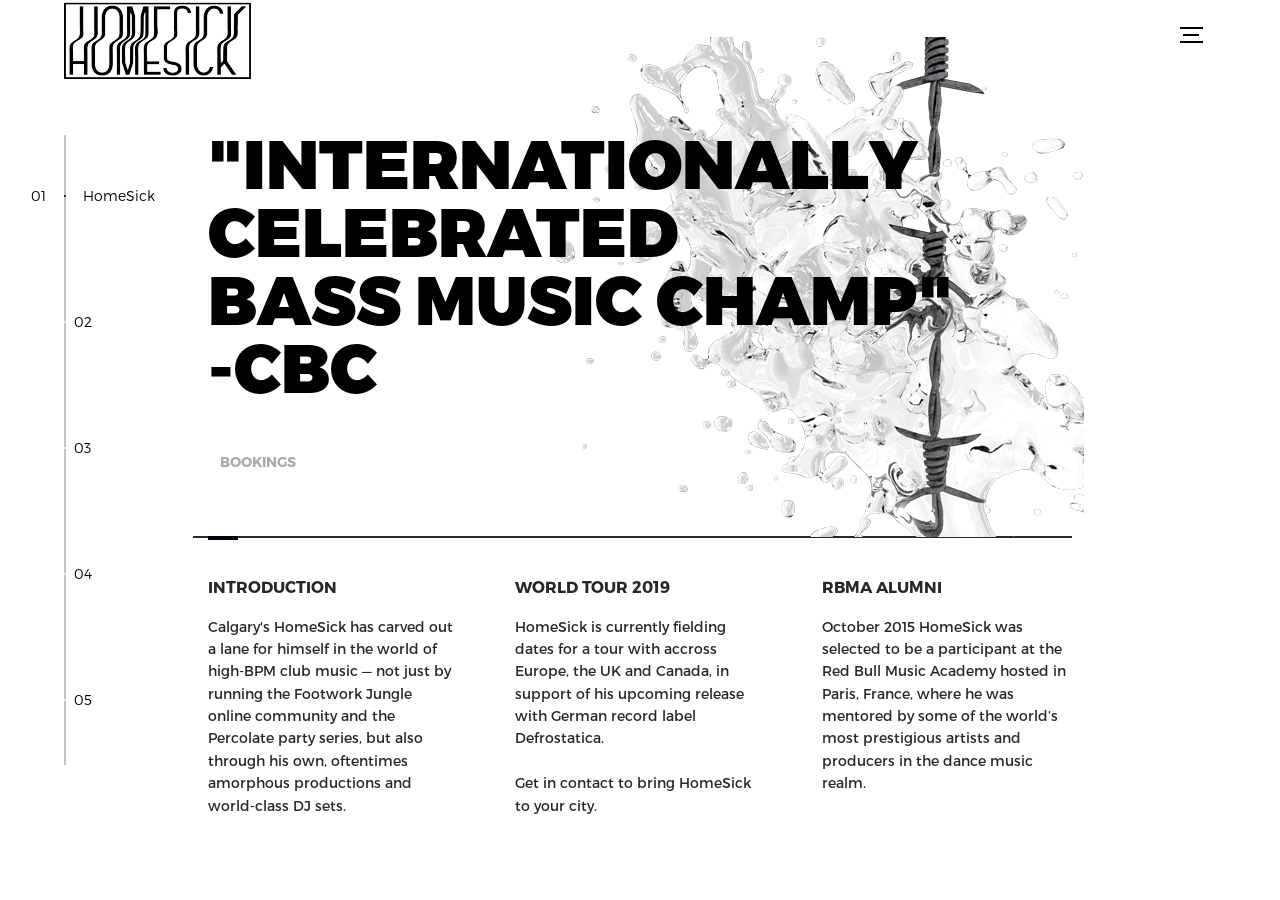
==== index1.html @ dde52dc3 "please work please" ====
<!DOCTYPE html>
<html lang="en">
<head>
  <title>HOMESICK89</title>
  <meta charset="utf-8">
  <meta name="viewport" content="width=device-width, initial-scale=1">
  <meta http-equiv="X-UA-Compatible" content="IE=edge">
  <meta name="description" content="HTML5 website template">
  <meta name="keywords" content="global, template, html, sass, jquery">
  <meta name="author" content="Bucky Maler">
  <link rel="stylesheet" href="assets/css/main.css">
</head>

<body>

<!-- notification for small viewports and landscape oriented smartphones -->
<div class="device-notification">
  <a class="device-notification--logo" href="#0">
    <img src="assets/img/logo.png" alt="HomeSick">
  
  </a>
  <p class="device-notification--message">Please move to a larger screen.</p>
</div>

<div class="perspective effect-rotate-left">
  <div class="container"><div class="outer-nav--return"></div>
    <div id="viewport" class="l-viewport">
      <div class="l-wrapper">
        <header class="header">
          <a class="header--logo" href="#0">
            <img src="assets/img/logo.png" alt="Global">
          
          </a>
          <button class="header--cta cta">Bookings</button>
          <div class="header--nav-toggle">
            <span></span>
          </div>
        </header>
        <nav class="l-side-nav">
          <ul class="side-nav">
            <li class="is-active"><span>HomeSick</span></li>
            <li><span>Releases</span></li>
            <li><span>Press</span></li>
            <li><span>Listen</span></li>
            <li><span>Bookings</span></li>
          </ul>
        </nav>
        <ul class="l-main-content main-content">
          <li class="l-section section section--is-active">
            <div class="intro">
              <div class="intro--banner">
                <h1>"INTERNATIONALLY CELEBRATED<br>BASS MUSIC CHAMP"<br> -CBC</h1>
                <button class="cta">Bookings
                  <svg version="1.1" id="Layer_1" xmlns="http://www.w3.org/2000/svg" xmlns:xlink="http://www.w3.org/1999/xlink" x="0px" y="0px" viewBox="0 0 150 118" style="enable-background:new 0 0 150 118;" xml:space="preserve">
                  <g transform="translate(0.000000,118.000000) scale(0.100000,-0.100000)">
                    <path d="M870,1167c-34-17-55-57-46-90c3-15,81-100,194-211l187-185l-565-1c-431,0-571-3-590-13c-55-28-64-94-18-137c21-20,33-20,597-20h575l-192-193C800,103,794,94,849,39c20-20,39-29,61-29c28,0,63,30,298,262c147,144,272,271,279,282c30,51,23,60-219,304C947,1180,926,1196,870,1167z"/>
                  </g>
                  </svg>
                  <span class="btn-background"></span>
                </button>
                <img src="assets/img/introduction-visual.png" alt="Welcome">
              </div>
              <div class="intro--options">
                <a href="#0">
                  <h3>INTRODUCTION</h3>
                  <p>Calgary's HomeSick has carved out a lane for himself in the world of high-BPM club music — not just by running the Footwork Jungle online community and the Percolate party series, but also through his own, oftentimes amorphous productions and world-class DJ sets.</p>
                </a>
                <a href="#0">
                  <h3>WORLD TOUR 2019</h3>
                   <p>HomeSick is currently fielding dates for a tour with accross Europe, the UK and Canada, in support of his upcoming release with German record label Defrostatica. <br><br>Get in contact to bring HomeSick to your city.</p>
                </a>
                <a href="#0">
                  <h3>RBMA ALUMNI</h3>
                  <p>October 2015 HomeSick was selected to be a participant at the Red Bull Music Academy hosted in Paris, France, where he was mentored by some of the world’s most prestigious artists and producers in the dance music realm.</p>
                </a>
              </div>
            </div>
          </li>
          <li class="l-section section">
            <div class="work">
              <h2>Releases</h2>
              <div class="work--lockup">
                <ul class="slider">
                  <li class="slider--item slider--item-left">
                    <a href="https://soundcloud.com/foreverhomesick/sets/inside-looking-out" target="_blank">
                      <div class="slider--item-image">
                        <img src="assets/img/work-inside.jpg" alt="Inside Looking Out">
                      </div>
                      <p class="slider--item-title">INSIDE LOOKING OUT (2018)</p>
                      <p class="slider--item-description">2 powerful club tools self-released as a taste of what's to come in 2019.</p>
                    </a>
                  </li>
                  <li class="slider--item slider--item-center">
                   
                      <div class="slider--item-image">
                        <img src="assets/img/work-burnout.jpg" alt="Burnout 2099">
                      </div>
                      <p class="slider--item-title">BURNOUT 2099 (FEBRUARY 2019)</p>
                      <p class="slider--item-description">Debut 12" vinyl record on Germany's Defrostatica Records.</p>
                    
                  </li>
                  <li class="slider--item slider--item-right">
                    <a href="https://fanlink.to/33a" target="_blank">
                      <div class="slider--item-image">
                        <img src="assets/img/work-walk.jpg" alt="Walk">
                      </div>
                      <p class="slider--item-title">WALK (2018)</p>
                      <p class="slider--item-description">A rare dive into the slower side of club music, Walk utlizes pumping synths and strong breaks.</p>
                    </a>
                  </li>
                </ul>
                <div class="slider--prev">
                  <svg version="1.1" id="Layer_1" xmlns="http://www.w3.org/2000/svg" xmlns:xlink="http://www.w3.org/1999/xlink" x="0px" y="0px"
                  viewBox="0 0 150 118" style="enable-background:new 0 0 150 118;" xml:space="preserve">
                  <g transform="translate(0.000000,118.000000) scale(0.100000,-0.100000)">
                    <path d="M561,1169C525,1155,10,640,3,612c-3-13,1-36,8-52c8-15,134-145,281-289C527,41,562,10,590,10c22,0,41,9,61,29
                    c55,55,49,64-163,278L296,510h575c564,0,576,0,597,20c46,43,37,109-18,137c-19,10-159,13-590,13l-565,1l182,180
                    c101,99,187,188,193,199c16,30,12,57-12,84C631,1174,595,1183,561,1169z"/>
                  </g>
                  </svg>
                </div>
                <div class="slider--next">
                  <svg version="1.1" id="Layer_1" xmlns="http://www.w3.org/2000/svg" xmlns:xlink="http://www.w3.org/1999/xlink" x="0px" y="0px" viewBox="0 0 150 118" style="enable-background:new 0 0 150 118;" xml:space="preserve">
                  <g transform="translate(0.000000,118.000000) scale(0.100000,-0.100000)">
                    <path d="M870,1167c-34-17-55-57-46-90c3-15,81-100,194-211l187-185l-565-1c-431,0-571-3-590-13c-55-28-64-94-18-137c21-20,33-20,597-20h575l-192-193C800,103,794,94,849,39c20-20,39-29,61-29c28,0,63,30,298,262c147,144,272,271,279,282c30,51,23,60-219,304C947,1180,926,1196,870,1167z"/>
                  </g>
                  </svg>
                </div>
              </div>
            </div>
          </li>
          <li class="l-section section">
            <div class="about">
              <div class="about--banner">
                <h2>"THE CANADIAN<br>PRODUCER PUTTING<br>THE DIRT BACK<br>INTO BREAKBEAT"<br>-Sónar Music Festival</h2>
                <a href="#0">Press
                  <span>
                    <svg version="1.1" id="Layer_1" xmlns="http://www.w3.org/2000/svg" xmlns:xlink="http://www.w3.org/1999/xlink" x="0px" y="0px" viewBox="0 0 150 118" style="enable-background:new 0 0 150 118;" xml:space="preserve">
                    <g transform="translate(0.000000,118.000000) scale(0.100000,-0.100000)">
                      <path d="M870,1167c-34-17-55-57-46-90c3-15,81-100,194-211l187-185l-565-1c-431,0-571-3-590-13c-55-28-64-94-18-137c21-20,33-20,597-20h575l-192-193C800,103,794,94,849,39c20-20,39-29,61-29c28,0,63,30,298,262c147,144,272,271,279,282c30,51,23,60-219,304C947,1180,926,1196,870,1167z"/>
                    </g>
                    </svg>
                  </span>
                </a>
                <img src="assets/img/about-visual.png" alt="About Us">
              </div>
              <div class="about--options">
                <a href="https://sonar.es/en/2016/artists/homesick" target="_blank">
                  <h3>Sónar</h3>
                </a>
                <a href="https://nmc.ca/cbysk-homesick/" target="_blank">
                  <h3>NMC</h3>
                </a>
                <a href="https://nesthq.com/homesick-dont-look-in-the-trunk-premiere/" target="_blank">
                  <h3>Nest HQ</h3>
                </a>
              </div>
            </div>
          </li>
          <li class="l-section section">
            <div class="contact">
              <div class="contact--lockup">
                <div class="modal">
                <iframe width="100%" height="450" scrolling="no" frameborder="no" allow="autoplay" src="https://w.soundcloud.com/player/?url=https%3A//api.soundcloud.com/playlists/328503597&amp;color=%2350504c&amp;auto_play=false&amp;hide_related=false&amp;show_comments=true&amp;show_user=true&amp;show_reposts=false&amp;show_teaser=true"></iframe>

                </div>
              </div>
            </div>
          </li>
          <li class="l-section section">
            <div class="hire">
              <h2>Bookings</h2>
              <a>Please include your contact info</a>
              <!-- checkout formspree.io for easy form setup -->
               <form action="https://formspree.io/info@homesick89.com"
                 method="POST">
                <h1>name</h1><input type="text" name="name">
                <h1>email</h1><input type="email" name="_replyto">
                <input type="submit" value="Send">
            </form> 
            </div>
          </li>
        </ul>
      </div>
    </div>
  </div>
  <ul class="outer-nav">
    <li class="is-active">Home</li>
    <li>Releases</li>
    <li>Press</li>
    <li>Listen</li>
    <li>Bookings</li>
  </ul>
</div>

<script src="https://ajax.googleapis.com/ajax/libs/jquery/2.2.4/jquery.min.js"></script>
<script>window.jQuery || document.write('<script src="assets/js/vendor/jquery-2.2.4.min.js"><\/script>')</script>
<script src="assets/js/functions-min.js"></script>

</body>
</html>
---- assets/css/main.css ----
@font-face {
    font-family: 'Montserrat';
    src: url("fonts/Montserrat-Black.eot");
    src: local("☺"), url("fonts/Montserrat-Black.woff") format("woff"), url("fonts/Montserrat-Black.ttf") format("truetype"), url("fonts/Montserrat-Black.svg") format("svg");
    font-weight: 900;
    font-style: normal;
}
@font-face {
    font-family: 'Montserrat';
    src: url("fonts/Montserrat-Bold.eot");
    src: local("☺"), url("fonts/Montserrat-Bold.woff") format("woff"), url("fonts/Montserrat-Bold.ttf") format("truetype"), url("fonts/Montserrat-Bold.svg") format("svg");
    font-weight: 700;
    font-style: normal;
}
@font-face {
    font-family: 'Montserrat';
    src: url("fonts/Montserrat-Regular.eot");
    src: local("☺"), url("fonts/Montserrat-Regular.woff") format("woff"), url("fonts/Montserrat-Regular.ttf") format("truetype"), url("fonts/Montserrat-Regular.svg") format("svg");
    font-weight: 400;
    font-style: normal;
}
@font-face {
    font-family: 'Montserrat';
    src: url("fonts/Montserrat-Light.eot");
    src: local("☺"), url("fonts/Montserrat-Light.woff") format("woff"), url("fonts/Montserrat-Light.ttf") format("truetype"), url("fonts/Montserrat-Light.svg") format("svg");
    font-weight: 300;
    font-style: normal;
}
/*! normalize.css v3.0.2 | MIT License | git.io/normalize */html {
    font-family: sans-serif;
    -ms-text-size-adjust: 100%;
    -webkit-text-size-adjust: 100%}
body {
    margin: 0;
}
article, aside, details, figcaption, figure, footer, header, hgroup, main, menu, nav, section, summary {
    display: block;
}
audio, canvas, progress, video {
    display: inline-block;
    vertical-align: baseline;
}
audio:not([controls]) {
    display: none;
    height: 0;
}
[hidden], template {
    display: none;
}
a {
    background-color: transparent;
}
a:active, a:hover {
    outline: 0;
}
abbr[title] {
    border-bottom: 1px dotted;
}
b, strong {
    font-weight: bold;
}
dfn {
    font-style: italic;
}
h1 {
    font-size: 2em;
    margin: 0.67em 0;
}
mark {
    background: #ff0;
    color: #000;
}
small {
    font-size: 80%}
sub, sup {
    font-size: 75%;
    line-height: 0;
    position: relative;
    vertical-align: baseline;
}
sup {
    top: -0.5em;
}
sub {
    bottom: -0.25em;
}
img {
    border: 0;
}
svg:not(:root) {
    overflow: hidden;
}
figure {
    margin: 1em 40px;
}
hr {
    box-sizing: content-box;
    height: 0;
}
pre {
    overflow: auto;
}
code, kbd, pre, samp {
    font-family: monospace,  monospace;
    font-size: 1em;
}
button, input, optgroup, select, textarea {
    color: #aaa;
    font: inherit;
    margin: 0;
}
button {
    overflow: visible;
}
button, select {
    text-transform: none;
}
button, html input[type="button"], input[type="reset"], input[type="submit"] {
    -webkit-appearance: button;
    cursor: pointer;
}
button[disabled], html input[disabled] {
    cursor: default;
}
button::-moz-focus-inner, input::-moz-focus-inner {
    border: 0;
    padding: 0;
}
input {
    line-height: normal;
}
input[type="checkbox"], input[type="radio"] {
    box-sizing: border-box;
    padding: 0;
}
input[type="number"]::-webkit-inner-spin-button, input[type="number"]::-webkit-outer-spin-button {
    height: auto;
}
input[type="search"] {
    -webkit-appearance: textfield;
    box-sizing: content-box;
}
input[type="search"]::-webkit-search-cancel-button, input[type="search"]::-webkit-search-decoration {
    -webkit-appearance: none;
}
fieldset {
    border: 1px solid #c0c0c0;
    margin: 0 2px;
    padding: 0.35em 0.625em 0.75em;
}
legend {
    border: 0;
    padding: 0;
}
textarea {
    overflow: auto;
}
optgroup {
    font-weight: bold;
}
table {
    border-collapse: collapse;
    border-spacing: 0;
}
td, th {
    padding: 0;
}
::-moz-selection {
    background: #FFF498;
}
::selection {
    background: #FFF498;
}
::-moz-selection {
    background: #FFF498;
}
img::-moz-selection {
    background: transparent;
}
img::selection {
    background: transparent;
}
img::-moz-selection {
    background: transparent;
}
body {
    -webkit-tap-highlight-color: #FFF498;
}
body {
    background-color: #0000000;
    font-size: 14px;
    line-height: 1.6;
    font-family: "Montserrat", sans-serif;
    color: #000;
    -webkit-font-smoothing: antialiased;
    -webkit-text-size-adjust: 100%}
.l-viewport {
    position: relative;
    width: 100%;
    height: 100vh;
    box-shadow: 0 0 45px 5px rgba(0, 0, 0, 0.85);
    overflow: hidden;
}
.l-wrapper {
    position: relative;
    width: 1440px;
    max-width: 90%;
    height: 100%;
    margin: 0 auto;
}
.l-side-nav {
    position: absolute;
    left: 0;
    display: -webkit-box;
    display: -webkit-flex;
    display: -ms-flexbox;
    display: flex;
    height: 100%;
    -webkit-box-align: center;
    -webkit-align-items: center;
    -ms-flex-align: center;
    align-items: center;
}
.l-side-nav::before {
    content: "";
    position: absolute;
    top: 50%;
    left: 0;
    -webkit-transform: translateY(-50%);
    transform: translateY(-50%);
    width: 2px;
    height: 70%;
    max-height: 750px;
    background-color: #555;
    opacity: .35;
    z-index: 10;
}
@media (max-width: 1180px) {
    .l-side-nav {
    display: none;
}
}.l-main-content {
    position: relative;
    width: 100%;
    height: 100%;
    margin: 0;
    padding: 0;
    list-style: none;
}
.l-section {
    position: absolute;
    width: 100%;
    height: 100%}
.device-notification {
    display: none;
    position: fixed;
    top: 0;
    left: 0;
    width: 100%;
    height: 100%;
    -webkit-box-orient: vertical;
    -webkit-box-direction: normal;
    -webkit-flex-direction: column;
    -ms-flex-direction: column;
    flex-direction: column;
    -webkit-box-align: center;
    -webkit-align-items: center;
    -ms-flex-align: center;
    -ms-grid-row-align: center;
    align-items: center;
    -webkit-box-pack: center;
    -webkit-justify-content: center;
    -ms-flex-pack: center;
    justify-content: center;
    background-color: #0c0c0c;
    z-index: 12;
}
.device-notification--logo {
    display: -webkit-box;
    display: -webkit-flex;
    display: -ms-flexbox;
    display: flex;
    -webkit-box-align: center;
    -webkit-align-items: center;
    -ms-flex-align: center;
    align-items: center;
    text-decoration: none;
    color: #fff;
}
.device-notification--logo p {
    margin: 0 0 0 10px;
    font-size: 16px;
    font-weight: 700;
    text-transform: uppercase;
}
.device-notification--message {
    width: 70%;
    margin: 30px 0 0 0;
    font-weight: 700;
    text-align: center;
}
@media (max-width: 767px) and (min-width: 601px) and (max-height: 680px) {
    .device-notification {
    display: -webkit-box;
    display: -webkit-flex;
    display: -ms-flexbox;
    display: flex;
}
}@media (max-width: 600px) and (min-width: 480px) and (max-height: 580px) {
    .device-notification {
    display: -webkit-box;
    display: -webkit-flex;
    display: -ms-flexbox;
    display: flex;
}
}@media (max-width: 736px) and (min-width: 360px) and (orientation: landscape) {
    .device-notification {
    display: -webkit-box;
    display: -webkit-flex;
    display: -ms-flexbox;
    display: flex;
}
}@media(max-width: 359px) {
    .device-notification {
    display: -webkit-box;
    display: -webkit-flex;
    display: -ms-flexbox;
    display: flex;
}
}.section {
    opacity: 0;
    visibility: hidden;
    -webkit-transition: opacity .4s ease-in-out, visibility 0s .4s;
    transition: opacity .4s ease-in-out, visibility 0s .4s;
}
.section--is-active {
    opacity: 1;
    visibility: visible;
    z-index: 1;
    -webkit-transition: opacity .4s ease-in-out .4s;
    transition: opacity .4s ease-in-out .4s;
}
.section--next {
    -webkit-transform: translateY(-45px);
    transform: translateY(-45px);
    -webkit-transition: -webkit-transform .4s ease-in-out;
    transition: -webkit-transform .4s ease-in-out;
    transition: transform .4s ease-in-out;
    transition: transform .4s ease-in-out,  -webkit-transform .4s ease-in-out;
}
.section--prev {
    -webkit-transform: translateY(45px);
    transform: translateY(45px);
    -webkit-transition: -webkit-transform .4s ease-in-out;
    transition: -webkit-transform .4s ease-in-out;
    transition: transform .4s ease-in-out;
    transition: transform .4s ease-in-out,  -webkit-transform .4s ease-in-out;
}
.header {
    position: absolute;
    top: 0;
    left: 0;
    display: -webkit-box;
    display: -webkit-flex;
    display: -ms-flexbox;
    display: flex;
    width: 100%;
    height: 70px;
    -webkit-box-align: center;
    -webkit-align-items: center;
    -ms-flex-align: center;
    align-items: center;
    -webkit-box-pack: justify;
    -webkit-justify-content: space-between;
    -ms-flex-pack: justify;
    justify-content: space-between;
    z-index: 10;
}
.header--logo {
    display: -webkit-box;
    display: -webkit-flex;
    display: -ms-flexbox;
    display: flex;
    -webkit-box-align: center;
    -webkit-align-items: center;
    -ms-flex-align: center;
    align-items: center;
    text-decoration: none;
    color: #000;
}
.header--logo p {
    margin: 0 0 0 10px;
    font-size: 16px;
    font-weight: 700;
    text-transform: uppercase;
}
.header--nav-toggle {
    display: -webkit-box;
    display: -webkit-flex;
    display: -ms-flexbox;
    display: flex;
    width: 50px;
    height: 50px;
    -webkit-box-orient: vertical;
    -webkit-box-direction: normal;
    -webkit-flex-direction: column;
    -ms-flex-direction: column;
    flex-direction: column;
    -webkit-box-align: center;
    -webkit-align-items: center;
    -ms-flex-align: center;
    align-items: center;
    -webkit-box-pack: center;
    -webkit-justify-content: center;
    -ms-flex-pack: center;
    justify-content: center;
    cursor: pointer;
}
.header--nav-toggle span, .header--nav-toggle::before, .header--nav-toggle::after {
    content: "";
    position: relative;
    width: 16px;
    height: 2px;
    background-color: #000;
}
.header--nav-toggle::before {
    bottom: 5px;
    width: 23px;
}
.header--nav-toggle::after {
    top: 5px;
    width: 23px;
}
.header--cta {
    position: absolute;
    top: 50%;
    left: 50%;
    -webkit-transform: translate(-50%,  -50%);
    transform: translate(-50%,  -50%);
    padding: 0 20px;
    line-height: 30px;
    text-decoration: none;
    color: #fff;
    font-weight: 700;
    text-transform: uppercase;
    background-color: #001;
    border: none;
    opacity: 0;
    visibility: hidden;
    -webkit-transition: opacity .4s ease-in-out, visibility 0s .4s;
    transition: opacity .4s ease-in-out, visibility 0s .4s;
}
.header--cta:focus {
    outline: none;
}
.header--cta.is-active {
    opacity: 1;
    visibility: visible;
    -webkit-transition: opacity .4s ease-in-out .4s;
    transition: opacity .4s ease-in-out .4s;
}
@media (max-width: 767px) {
    .header--cta {
    display: none;
}
}.side-nav {
    position: relative;
    display: -webkit-box;
    display: -webkit-flex;
    display: -ms-flexbox;
    display: flex;
    width: 100px;
    height: 70%;
    max-height: 750px;
    -webkit-box-orient: vertical;
    -webkit-box-direction: normal;
    -webkit-flex-direction: column;
    -ms-flex-direction: column;
    flex-direction: column;
    -webkit-justify-content: space-around;
    -ms-flex-pack: distribute;
    justify-content: space-around;
    margin: 0;
    padding: 0;
    list-style-position: inside;
    z-index: 10;
}
.side-nav>li {
    position: relative;
    top: -5px;
    color: #fff;
    font-size: 6px;
    cursor: pointer;
}
.side-nav>li span {
    position: relative;
    top: 3px;
    left: 10px;
    color: #000;
    font-size: 14px;
    font-weight: 300;
    opacity: 0;
    visibility: hidden;
}
.side-nav>li::before {
    position: absolute;
    top: 3px;
    left: 10px;
    color: #000;
    font-size: 14px;
    font-weight: 300;
}
.side-nav li:nth-child(1)::before {
    content: "01"}
.side-nav li:nth-child(2)::before {
    content: "02"}
.side-nav li:nth-child(3)::before {
    content: "03"}
.side-nav li:nth-child(4)::before {
    content: "04"}
.side-nav li:nth-child(5)::before {
    content: "05"}
.side-nav li.is-active {
    color: #001;
    -webkit-transition: color .4s ease-in-out;
    transition: color .4s ease-in-out;
}
.side-nav li.is-active span {
    opacity: 1;
    visibility: visible;
    -webkit-transition: opacity .4s ease-in-out;
    transition: opacity .4s ease-in-out;
}
.side-nav li.is-active::before {
    left: -33px;
    color: #000;
}
.intro {
    position: relative;
    display: -webkit-box;
    display: -webkit-flex;
    display: -ms-flexbox;
    display: flex;
    width: 900px;
    max-width: 75%;
    height: 100%;
    -webkit-box-orient: vertical;
    -webkit-box-direction: normal;
    -webkit-flex-direction: column;
    -ms-flex-direction: column;
    flex-direction: column;
    -webkit-box-pack: center;
    -webkit-justify-content: center;
    -ms-flex-pack: center;
    justify-content: center;
    margin: 0 auto;
}
@media (max-width: 1180px) {
    .intro {
    max-width: 100%}
}.intro--banner {
    position: relative;
    height: 475px;
}
.intro--banner::before {
    content: "";
    position: absolute;
    bottom: 20px;
    left: -15px;
    right: 0;
    height: 2px;
    background-color: #282828;
}
.intro--banner::after {
    content: "";
    position: absolute;
    bottom: 18px;
    left: 0;
    width: 30px;
    height: 4px;
    background-color: #001;
}
.intro--banner h1 {
    position: relative;
    font-size: 68px;
    word-wrap: break-word;
    font-weight: 900;
    line-height: 1;
    z-index: 1;
}
.intro--banner button {
    position: relative;
    padding: 5px 17px 5px 12px;
    font-weight: 700;
    text-transform: uppercase;
    background-color: transparent;
    border: none;
}
.intro--banner button .btn-background {
    position: absolute;
    top: 0;
    left: 23px;
    right: 0;
    height: 100%;
    background-color: ##9f9f9f;
    z-index: -1;
    -webkit-transition: left .2s ease-in-out;
    transition: left .2s ease-in-out;
}
.intro--banner button:hover .btn-background {
    left: 0;
}
.intro--banner button:focus {
    outline: none;
}
.intro--banner button svg {
    position: relative;
    left: 5px;
    width: 15px;
    fill: #fff;
}
.intro--banner img {
    position: absolute;
    bottom: 21px;
    right: -12px;
}
.intro--options {
    display: -webkit-box;
    display: -webkit-flex;
    display: -ms-flexbox;
    display: flex;
    -webkit-box-pack: justify;
    -webkit-justify-content: space-between;
    -ms-flex-pack: justify;
    justify-content: space-between;
    margin: 0;
    padding: 0;
    list-style: none;
}
.intro--options>a {
    max-width: 250px;
    text-decoration: none;
    color: #282828;
    -webkit-transition: color .2s ease-in-out;
    transition: color .2s ease-in-out;
}
.intro--options>a:hover {
    color: #000;
}
.intro--options h3 {
    font-size: 16px;
    text-transform: uppercase;
}
.intro--options p {
    margin-bottom: 0;
}
@media (max-width: 900px) {
    .intro--banner {
    height: 380px;
}
.intro--banner h1 {
    font-size: 55px;
}
.intro--banner img {
    width: 430px;
}
.intro--options>a {
    margin-right: 30px;
}
.intro--options>a:last-child {
    margin-right: 0;
}
}@media (max-width: 767px) {
    .intro--banner {
    height: 305px;
}
.intro--banner h1 {
    font-size: 44px;
}
.intro--banner img {
    width: 330px;
}
.intro--options {
    display: block;
}
.intro--options>a {
    display: block;
    max-width: 100%;
    margin: 0 0 30px 0;
}
.intro--options>a:last-child {
    margin-bottom: 0;
}
}@media (max-width: 600px) {
    .intro--banner {
    height: 360px;
}
.intro--banner h1 {
    font-size: 45px;
}
.intro--banner img {
    display: none;
}
}@media (max-width: 600px) and (max-height: 750px) {
    .intro--banner {
    height: auto;
}
.intro--banner::before, .intro--banner::after {
    display: none;
}
.intro--banner h1 {
    margin-top: 0;
}
.intro--options {
    display: none;
}
}.work {
    position: relative;
    display: -webkit-box;
    display: -webkit-flex;
    display: -ms-flexbox;
    display: flex;
    width: 960px;
    max-width: 80%;
    height: 100%;
    -webkit-box-orient: vertical;
    -webkit-box-direction: normal;
    -webkit-flex-direction: column;
    -ms-flex-direction: column;
    flex-direction: column;
    -webkit-box-pack: center;
    -webkit-justify-content: center;
    -ms-flex-pack: center;
    justify-content: center;
    margin: 0 auto;
}
@media (max-width: 1180px) {
    .work {
    max-width: 100%}
}.work h2 {
    margin: 0 0 20px 0;
    font-size: 30px;
    text-align: center;
}
.work--lockup {
    position: relative;
}
.work--lockup .slider {
    position: relative;
    display: -webkit-box;
    display: -webkit-flex;
    display: -ms-flexbox;
    display: flex;
    width: 80%;
    margin: 0 auto;
    padding: 0;
    list-style: none;
}
.work--lockup .slider--item {
    position: absolute;
    display: none;
    text-align: center;
}
.work--lockup .slider--item a {
    text-decoration: none;
    color: #000;
}
.work--lockup .slider--item-title {
    margin-top: 10px;
    font-size: 12px;
    font-weight: 700;
    text-transform: uppercase;
}
.work--lockup .slider--item-description {
    display: none;
    max-width: 250px;
    margin: 0 auto;
}
.work--lockup .slider--item-image {
    width: 150px;
    height: 150px;
    margin: 0 auto;
    border-radius: 50%;
    overflow: hidden;
}
.work--lockup .slider--item-image img {
    width: 100%}
.work--lockup .slider--item-left {
    top: 50%;
    left: 0;
    -webkit-transform: translateY(-50%);
    transform: translateY(-50%);
    display: block;
}
.work--lockup .slider--item-right {
    top: 50%;
    right: 0;
    -webkit-transform: translateY(-50%);
    transform: translateY(-50%);
    display: block;
}
.work--lockup .slider--item-center {
    position: relative;
    top: 30px;
    left: 50%;
    -webkit-transform: translateX(-50%);
    transform: translateX(-50%);
    display: block;
}
.work--lockup .slider--item-center a {
    color: #000;
}
.work--lockup .slider--item-center .slider--item-title {
    margin-top: 25px;
    font-size: 16px;
}
.work--lockup .slider--item-center .slider--item-description {
    display: block;
}
.work--lockup .slider--item-center .slider--item-image {
    width: 300px;
    height: 300px;
}
.work--lockup .slider--next, .work--lockup .slider--prev {
    position: absolute;
    top: 160px;
    display: -webkit-box;
    display: -webkit-flex;
    display: -ms-flexbox;
    display: flex;
    width: 50px;
    height: 50px;
    -webkit-box-align: center;
    -webkit-align-items: center;
    -ms-flex-align: center;
    align-items: center;
    -webkit-box-pack: center;
    -webkit-justify-content: center;
    -ms-flex-pack: center;
    justify-content: center;
    background-color: #282828;
    border-radius: 50%;
    cursor: pointer;
}
.work--lockup .slider--next svg, .work--lockup .slider--prev svg {
    width: 20px;
    fill: #fff;
}
.work--lockup .slider--next {
    right: 0;
}
.work--lockup .slider--prev {
    left: 0;
}
@media (max-width: 900px) {
    .work--lockup .slider--item-image {
    width: 120px;
    height: 120px;
}
.work--lockup .slider--item-center .slider--item-image {
    width: 240px;
    height: 240px;
}
.work--lockup .slider--next, .work--lockup .slider--prev {
    top: 130px;
}
}@media (max-width: 767px) {
    .work--lockup .slider {
    width: 75%}
.work--lockup .slider--item-image {
    width: 90px;
    height: 90px;
}
.work--lockup .slider--item-center .slider--item-image {
    width: 190px;
    height: 190px;
}
.work--lockup .slider--next, .work--lockup .slider--prev {
    top: 105px;
}
}@media (max-width: 600px) {
    .work--lockup .slider {
    width: auto;
}
.work--lockup .slider--item-left, .work--lockup .slider--item-right {
    display: none;
}
}.about {
    position: relative;
    display: -webkit-box;
    display: -webkit-flex;
    display: -ms-flexbox;
    display: flex;
    width: 900px;
    max-width: 75%;
    height: 100%;
    -webkit-box-orient: vertical;
    -webkit-box-direction: normal;
    -webkit-flex-direction: column;
    -ms-flex-direction: column;
    flex-direction: column;
    -webkit-box-pack: center;
    -webkit-justify-content: center;
    -ms-flex-pack: center;
    justify-content: center;
    margin: 0 auto;
}
@media (max-width: 1180px) {
    .about {
    max-width: 100%}
}.about--banner {
    position: relative;
    height: 475px;
}
.about--banner::before {
    content: "";
    position: absolute;
    top: 20px;
    left: 200px;
    -webkit-transform: rotate(-25deg);
    transform: rotate(-25deg);
    border: 5px solid #001;
    border-right-color: transparent;
    border-bottom-color: transparent;
}
.about--banner::after {
    content: "";
    position: absolute;
    top: 75px;
    left: 400px;
    -webkit-transform: rotate(45deg);
    transform: rotate(45deg);
    width: 10px;
    height: 10px;
    background-color: #001;
}
.about--banner h2 {
    position: relative;
    margin-top: 35px;
    font-size: 68px;
    font-weight: 900;
    line-height: 1;
    z-index: 1;
}
.about--banner h2::before {
    content: "";
    position: absolute;
    top: 60px;
    left: 268px;
    width: 30px;
    height: 30px;
    background-color: #001;
    border-radius: 50%}
.about--banner h2::after {
    content: "";
    position: absolute;
    top: 255px;
    left: 255px;
    width: 10px;
    height: 10px;
    background-color: #001;
}
.about--banner a {
    padding: 5px 17px 5px 0;
    text-decoration: none;
    color: #000;
    font-weight: 700;
    text-transform: uppercase;
    background-color: transparent;
}
.about--banner a:hover svg {
    left: 10px;
}
.about--banner a svg {
    position: relative;
    left: 5px;
    width: 15px;
    fill: #fff;
    -webkit-transition: left .2s ease-in-out;
    transition: left .2s ease-in-out;
}
.about--banner img {
    position: absolute;
    bottom: -90px;
    right: -12px;
}
.about--options {
    display: -webkit-box;
    display: -webkit-flex;
    display: -ms-flexbox;
    display: flex;
    max-width: 600px;
    -webkit-box-pack: justify;
    -webkit-justify-content: space-between;
    -ms-flex-pack: justify;
    justify-content: space-between;
    margin: 0;
    padding: 0;
    list-style: none;
}
.about--options>a {
    position: relative;
    width: 150px;
    height: 75px;
    text-decoration: none;
    color: #000;
    border: 10px solid #001;
    background-position: center;
    background-size: cover;
    background-repeat: no-repeat;
}
.about--options>a:nth-child(1) {
    background-image: url("../img/about-winners.jpg");
}
.about--options>a:nth-child(2) {
    background-image: url("../img/about-philosophy.jpg");
}
.about--options>a:nth-child(3) {
    background-image: url("../img/about-history.jpg");
}
.about--options>a:hover h3 {
    bottom: -50px;
}
.about--options h3 {
    position: absolute;
    bottom: -38px;
    left: 10px;
    font-size: 16px;
    text-transform: uppercase;
    -webkit-transition: bottom .2s ease-in-out, left .2s ease-in-out;
    transition: bottom .2s ease-in-out, left .2s ease-in-out;
}
@media (max-width: 767px) {
    .about--banner {
    height: 305px;
}
.about--banner::before {
    top: 0;
    left: 125px;
}
.about--banner::after {
    top: 35px;
    left: 260px;
}
.about--banner h2 {
    margin-top: 10px;
    font-size: 44px;
}
.about--banner h2::before {
    top: 28px;
    left: 168px;
}
.about--banner h2::after {
    top: 163px;
    left: 163px;
}
.about--banner img {
    width: 315px;
}
}@media (max-width: 600px) {
    .about--banner {
    height: auto;
}
.about--banner::before {
    left: 155px;
}
.about--banner::after {
    left: 310px;
}
.about--banner h2 {
    margin-top: 0;
    font-size: 35px;
}
.about--banner h2::before {
    top: 43px;
    left: 214px;
}
.about--banner h2::after {
    top: 205px;
    left: 205px;
}
.about--banner img {
    display: none;
}
.about--options {
    display: none;
}
}.contact {
    position: fixed;
    top: 0;
    left: 0;
    width: 100%;
    height: 100%;
    background-image: url("../img/contact-visual.png");
    background-position: center;
    background-size: cover;
    background-repeat: no-repeat;
}
.contact--lockup {
    position: relative;
    display: -webkit-box;
    display: -webkit-flex;
    display: -ms-flexbox;
    display: flex;
    width: 900px;
    max-width: 75%;
    height: 100%;
    -webkit-box-align: center;
    -webkit-align-items: center;
    -ms-flex-align: center;
    align-items: center;
    -webkit-box-pack: end;
    -webkit-justify-content: flex-end;
    -ms-flex-pack: end;
    justify-content: flex-end;
    margin: 0 auto;
}
@media (max-width: 1180px) {
    .contact--lockup {
    max-width: 90%}
}@media (max-width: 767px) {
    .contact--lockup {
    -webkit-box-pack: center;
    -webkit-justify-content: center;
    -ms-flex-pack: center;
    justify-content: center;
}
}.contact--lockup .modal {
    padding: 45px 45px;
    text-align: center;
    background-color: #0c0c0c;
    box-shadow: 0 0 30px 0 rgba(0, 0, 0, 0.75);
}
.contact--lockup .modal--information p, .contact--lockup .modal--information a {
    display: block;
    margin: 14px 0;
    text-decoration: none;
    color: #fff;
    font-weight: 700;
}
.contact--lockup .modal--information p {
    margin-top: 0;
}
.contact--lockup .modal--options {
    margin: 0;
    padding: 0;
    list-style: none;
}
.contact--lockup .modal--options>li {
    width: 130px;
    margin: 0 auto 25px auto;
}
.contact--lockup .modal--options li:nth-child(1) {
    background-color: #1769ff;
}
.contact--lockup .modal--options li:nth-child(2) {
    background-color: #ea4c89;
}
.contact--lockup .modal--options li:nth-child(3) {
    margin-bottom: 0;
    background-color: #001;
    text-transform: uppercase;
}
.contact--lockup .modal--options a {
    display: block;
    width: 100%;
    padding: 8px 0;
    text-decoration: none;
    color: #000;
    font-weight: 700;
}
.hire {
    position: relative;
    display: -webkit-box;
    display: -webkit-flex;
    display: -ms-flexbox;
    display: flex;
    width: 700px;
    max-width: 75%;
    height: 100%;
    -webkit-box-orient: vertical;
    -webkit-box-direction: normal;
    -webkit-flex-direction: column;
    -ms-flex-direction: column;
    flex-direction: column;
    -webkit-box-pack: center;
    -webkit-justify-content: center;
    -ms-flex-pack: center;
    justify-content: center;
    margin: 0 auto;
}
@media (max-width: 1180px) {
    .hire {
    max-width: 100%}
}.hire h2 {
    margin: 0 0 20px 0;
    font-size: 30px;
    text-align: center;
}
.work-request {
    display: -webkit-box;
    display: -webkit-flex;
    display: -ms-flexbox;
    display: flex;
    width: 100%;
    -webkit-box-orient: vertical;
    -webkit-box-direction: normal;
    -webkit-flex-direction: column;
    -ms-flex-direction: column;
    flex-direction: column;
    -webkit-box-align: center;
    -webkit-align-items: center;
    -ms-flex-align: center;
    align-items: center;
    color: #000;
}
.work-request input[type="submit"] {
    width: 400px;
    max-width: 100%;
    line-height: 50px;
    font-size: 16px;
    font-weight: 700;
    text-transform: uppercase;
    background-color: #001;
    border: none;
    border-radius: 0;
}
.work-request input[type="submit"]:focus {
    outline: none;
}
.work-request--options {
    display: -webkit-box;
    display: -webkit-flex;
    display: -ms-flexbox;
    display: flex;
    width: 100%;
    -webkit-box-orient: vertical;
    -webkit-box-direction: normal;
    -webkit-flex-direction: column;
    -ms-flex-direction: column;
    flex-direction: column;
    -webkit-box-align: center;
    -webkit-align-items: center;
    -ms-flex-align: center;
    align-items: center;
    margin: 30px 0;
}
.work-request--options .options-a {
    display: -webkit-box;
    display: -webkit-flex;
    display: -ms-flexbox;
    display: flex;
    width: 100%;
    -webkit-box-pack: justify;
    -webkit-justify-content: space-between;
    -ms-flex-pack: justify;
    justify-content: space-between;
}
.work-request--options .options-b {
    display: -webkit-box;
    display: -webkit-flex;
    display: -ms-flexbox;
    display: flex;
    width: 72%;
    -webkit-flex-wrap: wrap;
    -ms-flex-wrap: wrap;
    flex-wrap: wrap;
    -webkit-justify-content: space-around;
    -ms-flex-pack: distribute;
    justify-content: space-around;
}
.work-request--options label {
    display: block;
    width: 200px;
    margin-bottom: 30px;
    line-height: 50px;
    font-size: 16px;
    font-weight: 700;
    text-align: center;
    border: 2px solid #fff;
    cursor: pointer;
    -webkit-transition: background-color .2s ease-in-out, border-color .2s ease-in-out;
    transition: background-color .2s ease-in-out, border-color .2s ease-in-out;
}
.work-request--options label svg {
    position: relative;
    left: -5px;
    width: 0;
    fill: #fff;
    -webkit-transition: width .2s ease-in-out;
    transition: width .2s ease-in-out;
}
.work-request--options input[type="checkbox"] {
    display: none;
}
.work-request--options input[type="checkbox"]:checked+label {
    background-color: #001;
    border-color: #001;
}
.work-request--options input[type="checkbox"]:checked+label svg {
    width: 15px;
}
.work-request--information {
    display: -webkit-box;
    display: -webkit-flex;
    display: -ms-flexbox;
    display: flex;
    width: 100%;
    -webkit-box-pack: justify;
    -webkit-justify-content: space-between;
    -ms-flex-pack: justify;
    justify-content: space-between;
    margin-bottom: 60px;
}
.work-request--information .information-name, .work-request--information .information-email {
    position: relative;
    width: 45%;
    height: 50px;
    font-size: 30px;
    font-weight: 300;
}
.work-request--information input[type="text"], .work-request--information input[type="email"] {
    width: 100%;
    padding: 0 0 5px 0;
    background-color: transparent;
    border: none;
    border-bottom: 1px solid #fff;
    border-radius: 0;
}
.work-request--information input[type="text"]:focus, .work-request--information input[type="email"]:focus {
    outline: none;
    background-color: #0c0c0c;
}
.work-request--information label {
    position: absolute;
    top: 0;
    left: 0;
    pointer-events: none;
    -webkit-transition: top .2s ease-in-out, font-size .2s ease-in-out;
    transition: top .2s ease-in-out, font-size .2s ease-in-out;
}
.work-request--information input:focus+label, .work-request--information input.has-value+label {
    top: -15px;
    font-size: 14px;
}
@media (max-width: 767px) {
    .work-request--options {
    -webkit-box-orient: horizontal;
    -webkit-box-direction: normal;
    -webkit-flex-direction: row;
    -ms-flex-direction: row;
    flex-direction: row;
    -webkit-justify-content: space-around;
    -ms-flex-pack: distribute;
    justify-content: space-around;
}
.work-request--options .options-a, .work-request--options .options-b {
    display: block;
    width: auto;
}
}@media (max-width: 600px) {
    .work-request--options {
    margin: 20px 0;
}
}@media (max-width: 600px) and (max-width: 415px) {
    .work-request--options {
    -webkit-box-pack: justify;
    -webkit-justify-content: space-between;
    -ms-flex-pack: justify;
    justify-content: space-between;
}
}@media (max-width: 600px) {
    .work-request--options label {
    width: 150px;
    margin-bottom: 15px;
    font-size: 14px;
}
.work-request--options input[type="checkbox"]:checked+label svg {
    width: 12px;
}
.work-request--information {
    margin-bottom: 30px;
}
.work-request--information .information-name, .work-request--information .information-email {
    height: 40px;
    font-size: 24px;
}
}.perspective {
    position: relative;
    width: 100%;
    height: 100%;
    overflow: hidden;
}
.perspective--modalview {
    position: fixed;
    -webkit-perspective: 1500px;
    perspective: 1500px;
}
.container {
    position: relative;
    -webkit-transform: translateZ(0) translateX(0) rotateY(0deg);
    transform: translateZ(0) translateX(0) rotateY(0deg);
    min-height: 100%;
    outline: 30px solid #b8b8b8;
    -webkit-transition: -webkit-transform .4s;
    transition: -webkit-transform .4s;
    transition: transform .4s;
    transition: transform .4s,  -webkit-transform .4s;
}
.modalview .container {
    position: absolute;
    width: 100%;
    height: 100%;
    overflow: hidden;
    -webkit-backface-visibility: hidden;
    backface-visibility: hidden;
}
.effect-rotate-left .container {
    -webkit-transform-origin: 0% 50%;
    transform-origin: 0% 50%;
    -webkit-transition: -webkit-transform .4s;
    transition: -webkit-transform .4s;
    transition: transform .4s;
    transition: transform .4s,  -webkit-transform .4s;
}
.effect-rotate-left--animate .container {
    -webkit-transform: translateZ(-1800px) translateX(-50%) rotateY(45deg);
    transform: translateZ(-1800px) translateX(-50%) rotateY(45deg);
    outline: 30px solid #001;
}
.outer-nav {
    position: absolute;
    top: 50%;
    left: 55%;
    -webkit-transform: translateY(-50%);
    transform: translateY(-50%);
    -webkit-transform-style: preserve-3d;
    transform-style: preserve-3d;
    margin: 0;
    padding: 0;
    list-style: none;
    text-align: center;
    visibility: hidden;
    -webkit-transition: visibility 0s .2s;
    transition: visibility 0s .2s;
}
.outer-nav.is-vis {
    visibility: visible;
}
.outer-nav--return {
    position: absolute;
    top: 0;
    left: 0;
    width: 100%;
    height: 100%;
    display: none;
    cursor: pointer;
    z-index: 11;
}
.outer-nav--return.is-vis {
    display: block;
}
.outer-nav>li {
    -webkit-transform-style: preserve-3d;
    transform-style: preserve-3d;
    -webkit-transform: translateX(350px) translateZ(-1000px);
    transform: translateX(350px) translateZ(-1000px);
    font-size: 55px;
    font-weight: 900;
    opacity: 0;
    cursor: pointer;
    -webkit-transition: opacity .2s, -webkit-transform .2s;
    transition: opacity .2s, -webkit-transform .2s;
    transition: transform .2s, opacity .2s;
    transition: transform .2s, opacity .2s, -webkit-transform .2s;
}
.outer-nav>li.is-vis {
    -webkit-transform: translateX(0) translateZ(0);
    transform: translateX(0) translateZ(0);
    opacity: 1;
    -webkit-transition: opacity .4s, -webkit-transform .4s;
    transition: opacity .4s, -webkit-transform .4s;
    transition: transform .4s, opacity .4s;
    transition: transform .4s, opacity .4s, -webkit-transform .4s;
}
.outer-nav>li::before {
    content: "";
    position: absolute;
    top: 50%;
    left: 50%;
    -webkit-transform: translate(-50%,  -25%);
    transform: translate(-50%,  -25%);
    width: 110%;
    height: 15px;
    opacity: 0;
    background-color: #001;
}
.outer-nav>li.is-active::before {
    opacity: 1;
}
@media (max-width: 767px) {
    .outer-nav>li {
    font-size: 44px;
}
}@media (max-width: 600px) {
    .outer-nav>li {
    font-size: 34px;
}
}.outer-nav li.is-vis:nth-child(2) {
    -webkit-transition-delay: .04s;
    transition-delay: .04s;
}
.outer-nav li.is-vis:nth-child(3) {
    -webkit-transition-delay: .08s;
    transition-delay: .08s;
}
.outer-nav li.is-vis:nth-child(4) {
    -webkit-transition-delay: .12s;
    transition-delay: .12s;
}
.outer-nav li.is-vis:nth-child(5) {
    -webkit-transition-delay: .16s;
    transition-delay: .16s;
}
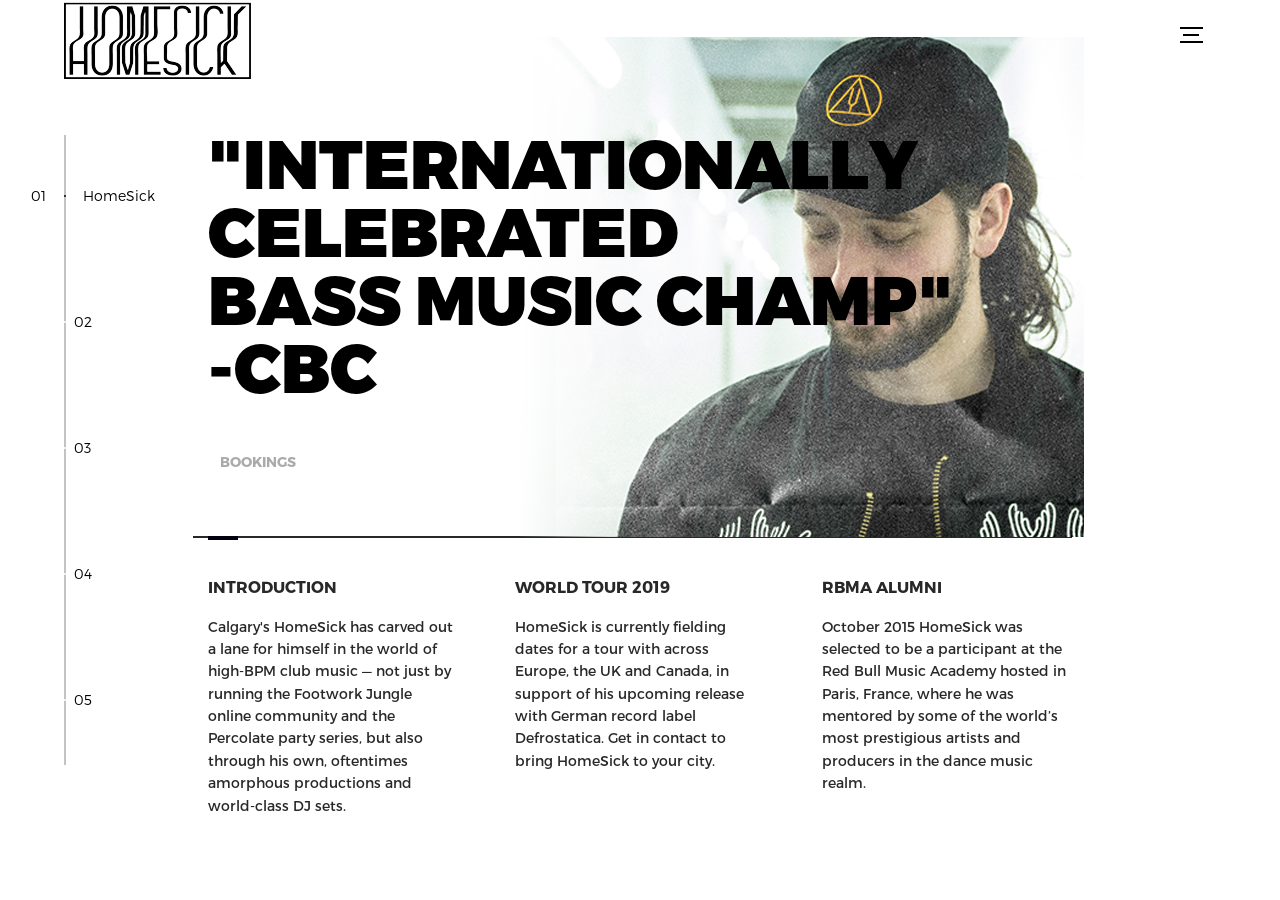
==== commit 71b4c410: "sd dsf" ====
--- a/index1.html
+++ b/index1.html
@@ -58,7 +58,7 @@
                   </svg>
                   <span class="btn-background"></span>
                 </button>
-                <img src="assets/img/introduction-visual.png" alt="Welcome">
+                <img src="assets/img/introduction-visual2.png" alt="Welcome">
               </div>
               <div class="intro--options">
                 <a href="#0">
@@ -67,7 +67,7 @@
                 </a>
                 <a href="#0">
                   <h3>WORLD TOUR 2019</h3>
-                   <p>HomeSick is currently fielding dates for a tour with accross Europe, the UK and Canada, in support of his upcoming release with German record label Defrostatica. <br><br>Get in contact to bring HomeSick to your city.</p>
+                   <p>HomeSick is currently fielding dates for a tour with across Europe, the UK and Canada, in support of his upcoming release with German record label Defrostatica. Get in contact to bring HomeSick to your city.</p>
                 </a>
                 <a href="#0">
                   <h3>RBMA ALUMNI</h3>
@@ -161,7 +161,7 @@
             <div class="contact">
               <div class="contact--lockup">
                 <div class="modal">
-                <iframe width="100%" height="450" scrolling="no" frameborder="no" allow="autoplay" src="https://w.soundcloud.com/player/?url=https%3A//api.soundcloud.com/playlists/328503597&amp;color=%2350504c&amp;auto_play=false&amp;hide_related=false&amp;show_comments=true&amp;show_user=true&amp;show_reposts=false&amp;show_teaser=true"></iframe>
+                  <iframe width="100%" height="450" scrolling="no" frameborder="no" allow="autoplay" src="https://w.soundcloud.com/player/?url=https%3A//api.soundcloud.com/users/46640088&color=%23ff5500&auto_play=false&hide_related=false&show_comments=true&show_user=true&show_reposts=false&show_teaser=true"></iframe>
 
                 </div>
               </div>
